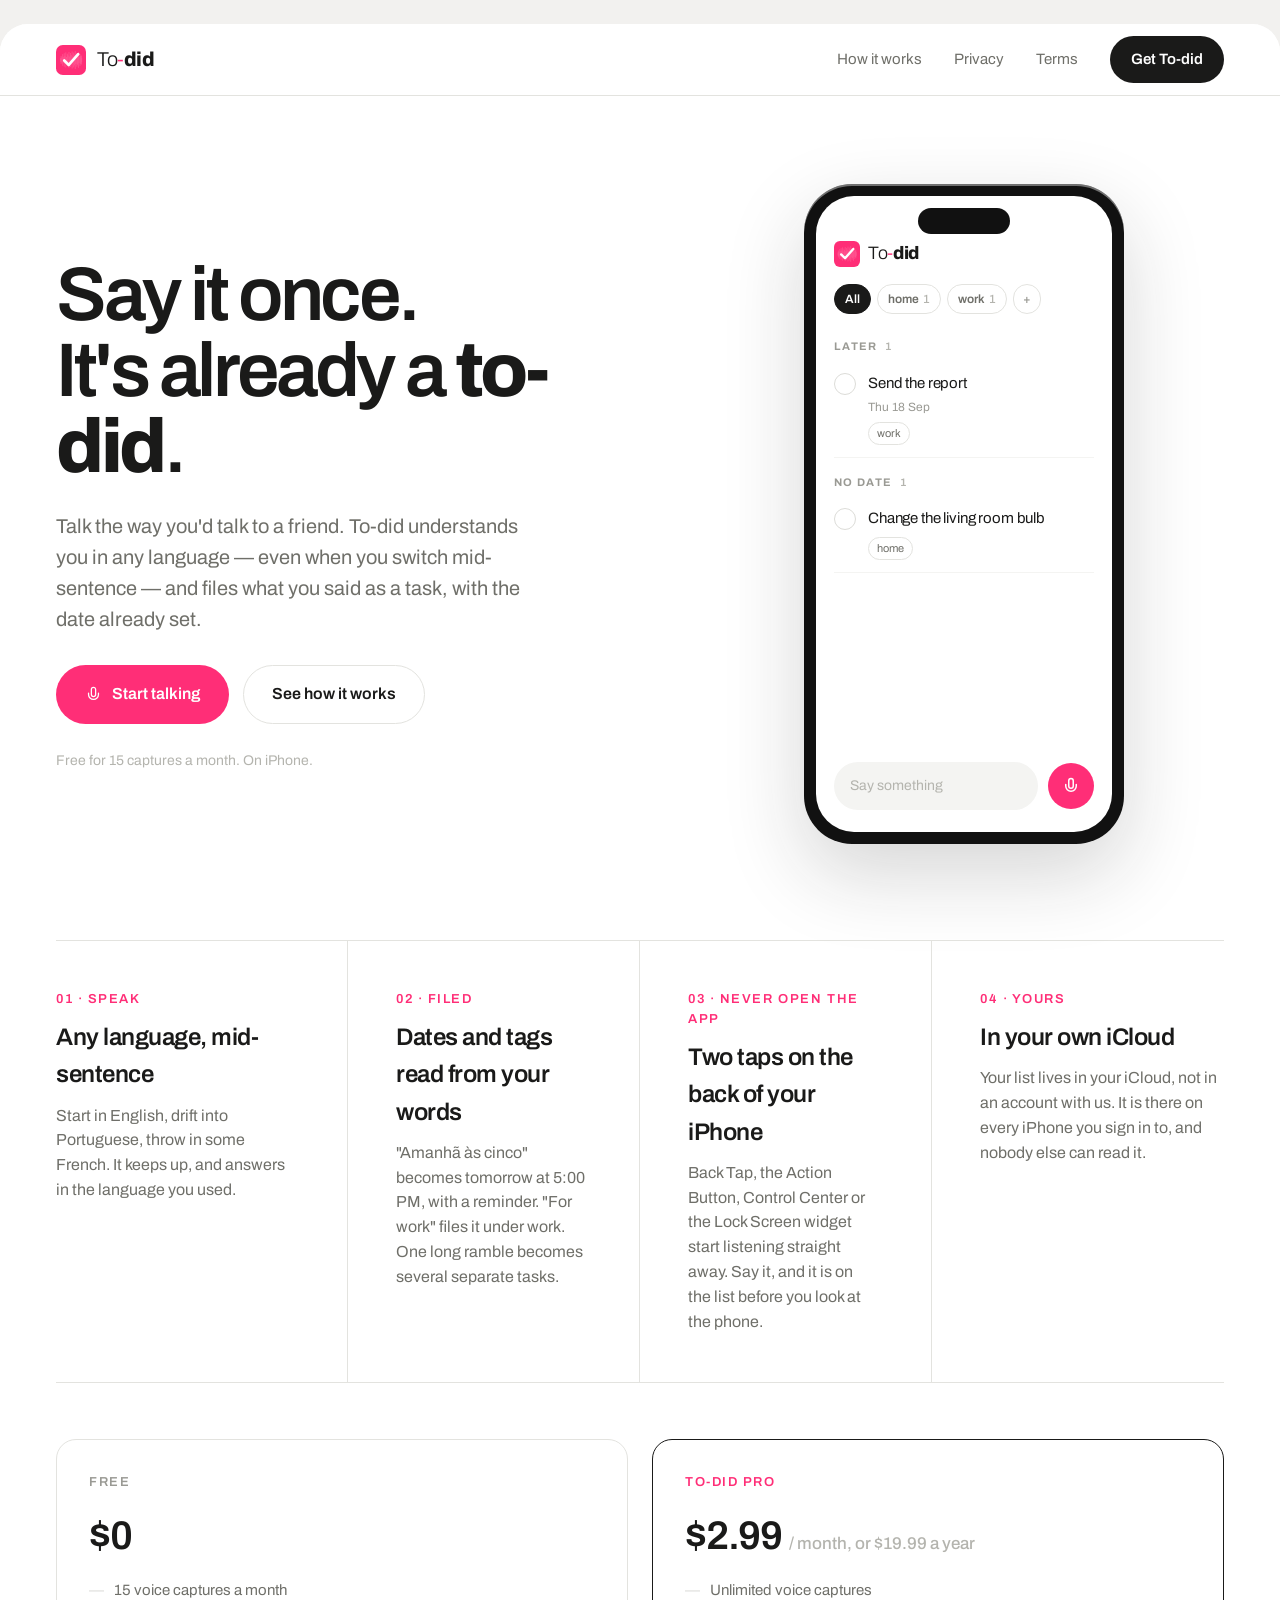
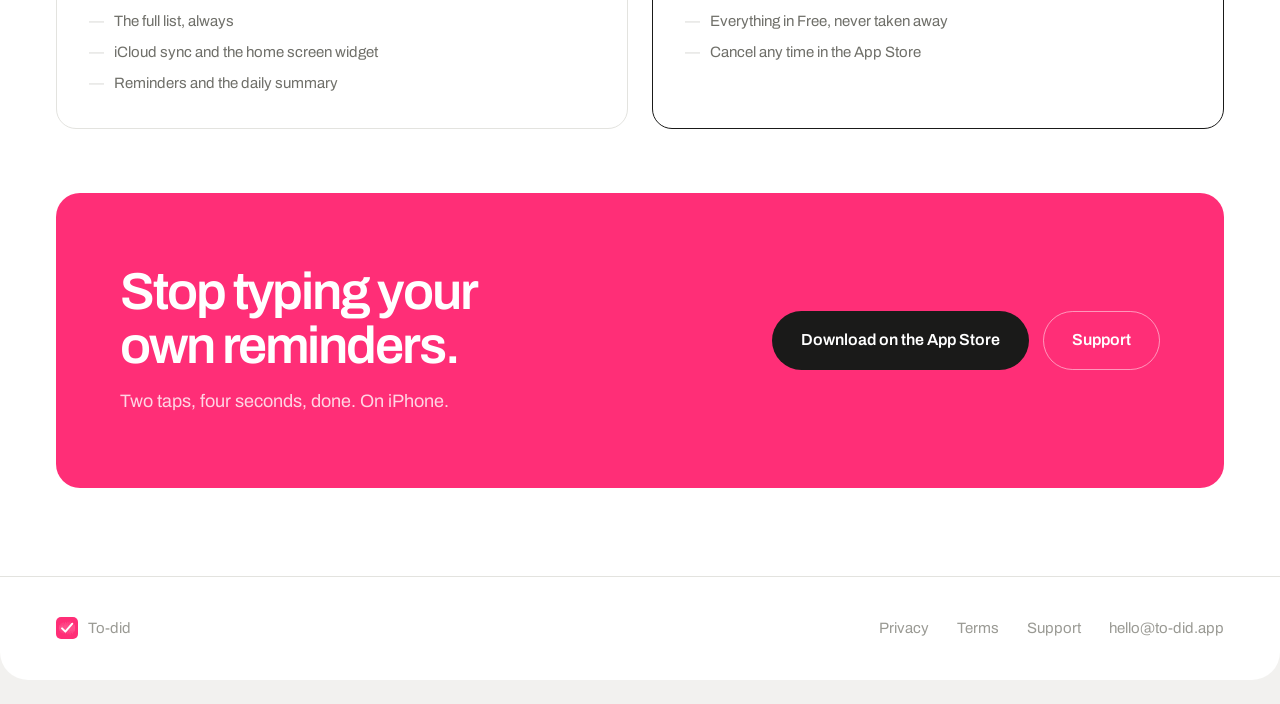
==== index.html @ 9dbe277b "Launch polish: share image, four features incl. Back Tap and tags, honest web-app line, privacy coun" ====
<!doctype html>
<html lang="en">
<head>
<meta charset="utf-8">
<meta name="viewport" content="width=device-width, initial-scale=1">
<title>To-did — say it once, it's already a to-did</title>
<meta name="description" content="Talk the way you'd talk to a friend. To-did understands any language and files it as a task with the date already set. Free on the App Store for iPhone.">
<meta property="og:title" content="To-did — say it once, it's already a to-did">
<meta property="og:description" content="Voice capture that files itself. Any language, even mid-sentence.">
<meta property="og:type" content="website">
<meta property="og:url" content="https://to-did.app/">
<meta property="og:image" content="https://to-did.app/ig/v2_1_said.jpg">
<meta property="og:image:width" content="1080">
<meta property="og:image:height" content="1350">
<meta name="twitter:card" content="summary_large_image">
<meta name="twitter:image" content="https://to-did.app/ig/v2_1_said.jpg">
<link rel="canonical" href="https://to-did.app/">
<link rel="icon" href="/icon.svg" type="image/svg+xml">
<link rel="icon" href="/favicon-32.png" sizes="32x32" type="image/png">
<link rel="apple-touch-icon" href="/apple-touch-icon.png">
<link rel="manifest" href="/site.webmanifest">
<meta name="theme-color" content="#FF2E77">
<link rel="preconnect" href="https://fonts.googleapis.com">
<link rel="preconnect" href="https://fonts.gstatic.com" crossorigin>
<link href="https://fonts.googleapis.com/css2?family=Archivo:wght@300;400;500;600;700;800&display=swap" rel="stylesheet">
<link rel="stylesheet" href="style.css">
</head>
<body>
<div class="page">

  <nav class="nav">
    <a class="brand" href="./">
      <img class="mark" src="/icon.svg" width="30" height="30" alt="">
      <span class="wordmark">To<span class="hy">-</span><b>did</b></span>
    </a>
    <div class="nav-links">
      <a class="hide-sm" href="#how">How it works</a>
      <a class="hide-sm" href="privacy/">Privacy</a>
      <a class="hide-sm" href="terms/">Terms</a>
      <a class="btn btn-dark btn-sm" href="https://apps.apple.com/app/id6808734717">Get To-did</a>
    </div>
  </nav>

  <header class="hero">
    <div class="hero-copy">
      <h1>Say it once.<br>It's already a <em>to-did</em>.</h1>
      <p class="lede">Talk the way you'd talk to a friend. To-did understands you in any language — even when you switch mid-sentence — and files what you said as a task, with the date already set.</p>
      <div class="hero-actions">
        <a class="btn btn-pink" href="https://apps.apple.com/app/id6808734717">
          <svg width="17" height="17" viewBox="0 0 24 24" fill="none" stroke="currentColor" stroke-width="1.8" stroke-linecap="round" stroke-linejoin="round"><path d="M12 2a3 3 0 0 0-3 3v7a3 3 0 0 0 6 0V5a3 3 0 0 0-3-3z"></path><path d="M19 10v2a7 7 0 0 1-14 0v-2"></path></svg>
          Start talking
        </a>
        <a class="btn btn-ghost" href="#how">See how it works</a>
      </div>
      <p class="hero-note">Free for 15 captures a month. On iPhone.</p>
    </div>

    <div class="phone" aria-hidden="true">
      <div class="screen" id="screen">
        <div class="app-top">
          <img src="/icon.svg" width="26" height="26" alt="">
          <span class="wordmark app-wm">To<span class="hy">-</span><b>did</b></span>
        </div>
        <div class="chips" id="chips"></div>
        <div class="list" id="list"></div>
        <div class="toast" id="toast"><span id="toastText"></span><b>Undo</b></div>
        <div class="bar">
          <span class="bar-field">Say something</span>
          <span class="bar-mic" id="mic"><svg width="18" height="18" viewBox="0 0 24 24" fill="none" stroke="currentColor" stroke-width="2" stroke-linecap="round" stroke-linejoin="round"><path d="M12 2a3 3 0 0 0-3 3v7a3 3 0 0 0 6 0V5a3 3 0 0 0-3-3z"/><path d="M19 10v2a7 7 0 0 1-14 0v-2"/></svg></span>
        </div>
        <div class="sheet" id="sheet">
          <div class="sheet-said" id="sheetText"></div>
          <div class="sheet-mid">
            <svg width="34" height="34" viewBox="0 0 100 100"><path d="M20 52 L40 72 L82 24" fill="none" stroke="#fff" stroke-width="12" stroke-linecap="round" stroke-linejoin="round"/></svg>
            <div class="sheet-state" id="sheetState">Listening</div>
            <div class="sheet-time" id="sheetTime">0:00</div>
            <div class="waveform" id="wave"></div>
          </div>
          <div class="sheet-actions"><span class="cap ghost">Cancel</span><span class="cap solid">Send</span></div>
          <div class="sheet-hint">Or hold the Action Button again to send</div>
        </div>
      </div>
    </div>
  </header>

  <div class="features-wrap" id="how">
    <div class="features">
      <div class="feature">
        <div class="eyebrow">01 · Speak</div>
        <h2>Any language, mid-sentence</h2>
        <p>Start in English, drift into Portuguese, throw in some French. It keeps up, and answers in the language you used.</p>
      </div>
      <div class="feature">
        <div class="eyebrow">02 · Filed</div>
        <h2>Dates and tags read from your words</h2>
        <p>"Amanhã às cinco" becomes tomorrow at 5:00 PM, with a reminder. "For work" files it under work. One long ramble becomes several separate tasks.</p>
      </div>
      <div class="feature">
        <div class="eyebrow">03 · Never open the app</div>
        <h2>Two taps on the back of your iPhone</h2>
        <p>Back Tap, the Action Button, Control Center or the Lock Screen widget start listening straight away. Say it, and it is on the list before you look at the phone.</p>
      </div>
      <div class="feature">
        <div class="eyebrow">04 · Yours</div>
        <h2>In your own iCloud</h2>
        <p>Your list lives in your iCloud, not in an account with us. It is there on every iPhone you sign in to, and nobody else can read it.</p>
      </div>
    </div>
  </div>

  <div class="pricing-wrap" id="pricing">
    <div class="pricing">
      <div class="plan">
        <div class="name">Free</div>
        <div class="price">$0</div>
        <ul>
          <li>15 voice captures a month</li>
          <li>The full list, always</li>
          <li>iCloud sync and the home screen widget</li>
          <li>Reminders and the daily summary</li>
        </ul>
      </div>
      <div class="plan featured">
        <div class="name">To-did Pro</div>
        <div class="price">$2.99 <span>/ month, or $19.99 a year</span></div>
        <ul>
          <li>Unlimited voice captures</li>
          <li>Everything in Free, never taken away</li>
          <li>Cancel any time in the App Store</li>
        </ul>
      </div>
    </div>
  </div>

  <section class="cta" id="get">
    <div>
      <h2>Stop typing your<br>own reminders.</h2>
      <p>Two taps, four seconds, done. On iPhone.</p>
    </div>
    <div class="cta-actions">
      <a class="btn btn-dark" href="https://apps.apple.com/app/id6808734717">Download on the App Store</a>
      <a class="btn btn-ghost-light" href="support/">Support</a>
    </div>
  </section>

  <footer class="foot">
    <div class="foot-brand">
      <img src="/icon.svg" width="22" height="22" alt="">
      <span>To-did</span>
    </div>
    <div class="foot-links">
      <a href="privacy/">Privacy</a>
      <a href="terms/">Terms</a>
      <a href="support/">Support</a>
      <a href="mailto:hello@to-did.app">hello@to-did.app</a>
    </div>
  </footer>

</div>

<script>
(() => {
  const $ = id => document.getElementById(id);
  const list = $("list"), chips = $("chips"), sheet = $("sheet"), text = $("sheetText"),
        state = $("sheetState"), time = $("sheetTime"), wave = $("wave"), mic = $("mic"),
        toast = $("toast"), toastText = $("toastText");
  for (let i = 0; i < 22; i++) {
    const s = document.createElement("span");
    s.style.height = (8 + Math.round(Math.abs(Math.sin(i * 0.9)) * 22)) + "px";
    s.style.animationDuration = (0.42 + (i % 5) * 0.05) + "s";
    s.style.animationDelay = (i * 0.04) + "s";
    wave.appendChild(s);
  }
  const reduce = window.matchMedia("(prefers-reduced-motion: reduce)").matches;
  const wait = ms => new Promise(r => setTimeout(r, reduce ? 0 : ms));

  const base = () => [
    { id: "report", title: "Send the report", when: "Thu 18 Sep", group: "Later", tag: "work" },
    { id: "bulb", title: "Change the living room bulb", group: "No date", tag: "home" },
  ];
  const order = ["Tomorrow", "Friday", "Later", "No date"];
  let tasks = base();

  function render() {
    const counts = {};
    tasks.forEach(t => { if (t.tag && !t.done) counts[t.tag] = (counts[t.tag] || 0) + 1; });
    chips.innerHTML = '<span class="chip on">All</span>' +
      Object.keys(counts).sort().map(k => `<span class="chip">${k} <i>${counts[k]}</i></span>`).join("") +
      '<span class="chip plus">+</span>';
    list.innerHTML = order.filter(g => tasks.some(t => t.group === g)).map(g => `
      <div class="group"><div class="ghead">${g} <i>${tasks.filter(t => t.group === g).length}</i></div>
      ${tasks.filter(t => t.group === g).map(t => `
        <div class="row ${t.fresh ? "fresh" : ""} ${t.done ? "done" : ""}" data-id="${t.id}">
          <span class="circle">${t.done ? '<svg viewBox="0 0 100 100"><path d="M24 54 L42 72 L78 30" fill="none" stroke="#fff" stroke-width="14" stroke-linecap="round" stroke-linejoin="round"/></svg>' : ""}</span>
          <div><div class="title">${t.title}</div>
          ${t.when ? `<div class="when">${t.when}</div>` : ""}
          ${t.tag ? `<div class="tags"><span>${t.tag}</span></div>` : ""}</div>
        </div>`).join("")}</div>`).join("");
    tasks.forEach(t => t.fresh = false);
  }

  async function capture(line, after) {
    mic.classList.add("live");
    await wait(600);
    sheet.classList.add("up"); text.textContent = ""; state.textContent = "Listening";
    time.textContent = "0:00";
    const t0 = Date.now();
    const tick = setInterval(() => { time.textContent = "0:0" + Math.min(9, Math.floor((Date.now() - t0) / 1000)); }, 250);
    for (let i = 1; i <= line.length; i++) { text.innerHTML = line.slice(0, i) + '<span class="cursor">…</span>'; await wait(48); }
    text.textContent = line;
    await wait(500);
    clearInterval(tick); sheet.classList.add("filing"); state.textContent = "Filing what you said…";
    await wait(900);
    sheet.classList.remove("up"); sheet.classList.remove("filing"); mic.classList.remove("live");
    await wait(350);
    after();
  }

  function say(msg) { toastText.textContent = msg; toast.classList.add("show"); setTimeout(() => toast.classList.remove("show"), 3200); }

  async function loop() {
    tasks = base(); render();
    if (reduce) {
      tasks.unshift({ id: "milk", title: "Buy milk and bread", when: "Tomorrow 9:00 AM", group: "Tomorrow", tag: "shopping" },
                    { id: "dentist", title: "Call the dentist", when: "Friday 3:00 PM", group: "Friday", tag: "health" });
      render(); return;
    }
    await wait(1800);
    await capture("Buy milk and bread tomorrow morning, and call the dentist Friday at three", () => {
      tasks.unshift({ id: "milk", title: "Buy milk and bread", when: "Tomorrow 9:00 AM", group: "Tomorrow", tag: "shopping", fresh: true },
                    { id: "dentist", title: "Call the dentist", when: "Friday 3:00 PM", group: "Friday", tag: "health", fresh: true });
      render(); say("2 tasks added, reminders set");
    });
    await wait(4200);
    await capture("Já comprei o leite", () => {
      const m = tasks.find(t => t.id === "milk"); m.done = true; render(); say("Pronto: Buy milk and bread");
    });
    await wait(4600);
    loop();
  }
  loop();
})();
</script>
</body>
</html>
---- style.css ----
/* To-did — Archivo from the brand sheet, the app's own pink, hairline dividers. */

:root {
  --ink: #1A1A19;
  --body: #6F6F69;
  --muted: #9A9A94;
  --faint: #B4B4AE;
  --done: #C4C4BF;
  --stroke: #DCDCD8;
  --rule: #E3E3DF;
  --hair: #F4F4F2;
  --canvas: #F2F1EF;
  --card: #FFFFFF;
  --accent: #FF2E77;
}

* { margin: 0; box-sizing: border-box; }

html { -webkit-text-size-adjust: 100%; }

body {
  font-family: Archivo, -apple-system, BlinkMacSystemFont, "Segoe UI", sans-serif;
  background: var(--canvas);
  color: var(--ink);
  line-height: 1.55;
  -webkit-font-smoothing: antialiased;
}

a { color: inherit; text-decoration: none; }

/* ---------- shell ---------- */

.page {
  max-width: 1440px;
  margin: 0 auto;
  background: var(--card);
  min-height: 100vh;
}

@media (min-width: 1080px) {
  .page { border-radius: 28px; margin: 24px auto; min-height: calc(100vh - 48px); overflow: hidden; }
}

/* ---------- top navigation ---------- */

.nav {
  height: 72px;
  padding: 0 56px;
  display: flex;
  align-items: center;
  justify-content: space-between;
  border-bottom: 1px solid var(--rule);
  background: var(--card);
}

.brand { display: flex; align-items: center; gap: 11px; }

.brand .mark { width: 30px; height: 30px; flex: none; display: block; }

.wordmark {
  font-size: 20px;
  font-weight: 600;
  letter-spacing: -0.02em;
}
.wordmark { font-weight: 300; letter-spacing: -0.02em; }
.wordmark b { font-weight: 800; }
.wordmark .hy { color: var(--accent); }

.nav-links { display: flex; align-items: center; gap: 32px; }
.nav-links a { font-size: 15px; color: var(--body); }
.nav-links a:hover { color: var(--ink); }
.nav-links a.strong { font-weight: 600; color: var(--ink); }
.nav-links a.btn-dark { color: #fff; }
.nav-links a.btn-dark:hover { color: #fff; }

.btn {
  display: inline-flex;
  align-items: center;
  justify-content: center;
  gap: 10px;
  border-radius: 100px;
  font-size: 16px;
  font-weight: 600;
  padding: 16px 28px;
  border: 1.5px solid transparent;
  cursor: pointer;
  font-family: inherit;
  transition: transform 0.12s ease, opacity 0.12s ease;
}
.btn:active { transform: scale(0.98); }
.btn-dark { background: var(--ink); color: #fff; }
.btn-pink { background: var(--accent); color: #fff; }
.btn-ghost { border-color: var(--rule); color: var(--ink); background: none; }
.btn-ghost-light { border-color: rgba(255,255,255,0.5); color: #fff; background: none; }
.btn-sm { padding: 11px 20px; font-size: 15px; }

/* ---------- hero ---------- */

.hero {
  padding: 88px 56px 96px;
  display: grid;
  grid-template-columns: 1fr 520px;
  gap: 80px;
  align-items: center;
}

.hero h1 {
  font-size: 76px;
  font-weight: 600;
  letter-spacing: -0.045em;
  line-height: 1;
  text-wrap: balance;
}
/* The name inside the headline follows the wordmark: no italic, no second colour. */
.hero h1 em { font-style: normal; font-weight: 800; }

.hero .lede {
  font-size: 20px;
  line-height: 1.55;
  color: var(--body);
  max-width: 480px;
  text-wrap: pretty;
}

.hero-copy { display: flex; flex-direction: column; gap: 26px; }
.hero-actions { display: flex; align-items: center; gap: 14px; padding-top: 4px; flex-wrap: wrap; }
.hero-note { font-size: 14px; color: var(--faint); }

/* ---------- the phone: a live run of the real app ---------- */

.phone {
  width: 320px; height: 660px; margin: 0 auto;
  border-radius: 48px; background: #111;
  padding: 12px;
  box-shadow: 0 30px 80px rgba(26,26,25,0.18), 0 2px 0 rgba(255,255,255,0.4) inset;
}
.screen {
  position: relative; overflow: hidden;
  width: 100%; height: 100%;
  border-radius: 38px; background: #fff;
  display: flex; flex-direction: column;
  padding: 44px 18px 0;
}
.screen::before {
  content: ""; position: absolute; top: 12px; left: 50%; transform: translateX(-50%);
  width: 92px; height: 26px; border-radius: 20px; background: #111;
}
.app-top { display: flex; align-items: center; gap: 8px; }
.app-wm { font-size: 18px; }

.chips { display: flex; gap: 6px; margin-top: 16px; flex-wrap: nowrap; overflow: hidden; }
.chip {
  font-size: 12px; font-weight: 600; color: var(--body);
  border: 1px solid var(--rule); border-radius: 100px; padding: 5px 10px; white-space: nowrap;
}
.chip i { font-style: normal; color: var(--faint); font-weight: 500; margin-left: 2px; }
.chip.on { background: var(--ink); color: #fff; border-color: var(--ink); }
.chip.plus { color: var(--muted); padding: 5px 9px; }

.list { flex: 1; margin-top: 8px; overflow: hidden; }
.ghead { font-size: 11px; font-weight: 700; letter-spacing: 0.12em; text-transform: uppercase; color: var(--muted); padding: 16px 0 6px; }
.ghead i { font-style: normal; color: var(--faint); font-weight: 600; margin-left: 4px; }
.row { display: flex; gap: 12px; align-items: flex-start; padding: 10px 0 12px; border-bottom: 1px solid var(--hair); }
.row .circle {
  width: 22px; height: 22px; border-radius: 50%; border: 1.5px solid var(--stroke); flex: none; margin-top: 1px;
  display: flex; align-items: center; justify-content: center; transition: background .3s, border-color .3s;
}
.row .circle svg { width: 14px; height: 14px; }
.row .title { font-size: 15px; letter-spacing: -0.01em; transition: color .3s; }
.row .when { font-size: 12px; color: var(--muted); margin-top: 3px; }
.row .tags span { display: inline-block; font-size: 11px; color: var(--body); border: 1px solid var(--rule); border-radius: 100px; padding: 2px 8px; margin-top: 6px; }
.row.fresh { animation: drop .5s cubic-bezier(.2,.8,.2,1) both; }
.row.done .circle { background: var(--accent); border-color: var(--accent); }
.row.done .title { color: var(--done); text-decoration: line-through; }

.bar { display: flex; align-items: center; gap: 10px; padding: 12px 0 22px; }
.bar-field { flex: 1; background: var(--hair); border-radius: 100px; padding: 13px 16px; font-size: 14px; color: var(--faint); }
.bar-mic { width: 46px; height: 46px; border-radius: 50%; background: var(--accent); color: #fff; display: flex; align-items: center; justify-content: center; flex: none; transition: transform .3s; }
.bar-mic.live { animation: ring 1.2s ease-out infinite; }

.sheet {
  position: absolute; inset: 0; border-radius: 38px;
  background: var(--accent); color: #fff;
  display: flex; flex-direction: column; align-items: center; justify-content: space-between;
  padding: 58px 22px 26px; text-align: center;
  transform: translateY(102%); transition: transform .5s cubic-bezier(.2,.8,.2,1);
}
.sheet.up { transform: translateY(0); }
.sheet-said {
  font-size: 17px; font-weight: 500; line-height: 1.4; letter-spacing: -0.01em;
  color: rgba(255,255,255,0.92); min-height: 4.2em; text-wrap: pretty;
}
.sheet-said .cursor { color: rgba(255,255,255,0.5); }
.sheet-mid { display: flex; flex-direction: column; align-items: center; gap: 8px; }
.sheet-state { font-size: 22px; font-weight: 600; letter-spacing: -0.02em; margin-top: 10px; }
.sheet-time { font-size: 15px; font-weight: 600; opacity: .85; font-variant-numeric: tabular-nums; }
.sheet-actions { display: flex; gap: 10px; width: 100%; }
.cap { flex: 1; text-align: center; padding: 13px 0; border-radius: 100px; font-size: 15px; font-weight: 600; }
.cap.ghost { background: rgba(255,255,255,0.2); color: #fff; }
.cap.solid { background: #fff; color: var(--accent); }
.sheet-hint { font-size: 11px; opacity: .8; margin-top: -14px; }
.sheet.filing .waveform, .sheet.filing .sheet-time, .sheet.filing .sheet-actions, .sheet.filing .sheet-hint { opacity: 0; }
.sheet .waveform, .sheet .sheet-time, .sheet .sheet-actions, .sheet .sheet-hint { transition: opacity .3s; }

.toast {
  position: absolute; left: 14px; right: 14px; top: 46px;
  background: var(--ink); color: #fff; border-radius: 18px; padding: 12px 16px;
  font-size: 13px; display: flex; justify-content: space-between; gap: 12px;
  transform: translateY(-140%); opacity: 0; transition: transform .4s cubic-bezier(.2,.8,.2,1), opacity .3s;
}
.toast.show { transform: translateY(0); opacity: 1; }
.toast b { color: var(--accent); font-weight: 600; }

.waveform { height: 40px; display: flex; align-items: center; gap: 4px; margin-top: 8px; }
.waveform span { width: 3px; border-radius: 100px; background: #fff; animation: bar 0.55s ease-in-out infinite alternate; }

@keyframes bar { from { transform: scaleY(0.2); } to { transform: scaleY(1); } }
@keyframes pulse { 0%, 100% { opacity: 1; } 50% { opacity: 0.3; } }
@keyframes drop { from { opacity: 0; transform: translateY(-8px); } to { opacity: 1; transform: none; } }
@keyframes ring { 0% { box-shadow: 0 0 0 0 rgba(255,46,119,0.45); } 100% { box-shadow: 0 0 0 16px rgba(255,46,119,0); } }

@media (prefers-reduced-motion: reduce) {
  .waveform span, .demo-dot, .bar-mic.live, .row.fresh { animation: none; }
}

/* ---------- three columns ---------- */

.features-wrap { padding: 0 56px; }

.features {
  border-top: 1px solid var(--rule);
  display: grid;
  grid-template-columns: repeat(4, 1fr);
}

.feature { padding: 48px; display: flex; flex-direction: column; gap: 10px; border-right: 1px solid var(--rule); }
.feature:first-child { padding-left: 0; }
.feature:last-child { padding-right: 0; border-right: none; }

.eyebrow {
  font-size: 13px;
  font-weight: 600;
  letter-spacing: 0.12em;
  text-transform: uppercase;
  color: var(--accent);
}
.feature h2 { font-size: 24px; font-weight: 600; letter-spacing: -0.02em; }
.feature p { font-size: 16px; line-height: 1.55; color: var(--body); text-wrap: pretty; }

/* ---------- pricing ---------- */

.pricing-wrap { padding: 0 56px 8px; }
.pricing {
  border-top: 1px solid var(--rule);
  padding: 56px 0;
  display: grid;
  grid-template-columns: 1fr 1fr;
  gap: 24px;
}
.plan {
  border: 1px solid var(--rule);
  border-radius: 20px;
  padding: 32px;
  display: flex;
  flex-direction: column;
  gap: 12px;
}
.plan.featured { border-color: var(--ink); }
.plan .name { font-size: 13px; font-weight: 600; letter-spacing: 0.12em; text-transform: uppercase; color: var(--muted); }
.plan.featured .name { color: var(--accent); }
.plan .price { font-size: 40px; font-weight: 600; letter-spacing: -0.03em; }
.plan .price span { font-size: 17px; font-weight: 500; color: var(--faint); letter-spacing: 0; }
.plan ul { list-style: none; padding: 0; display: flex; flex-direction: column; gap: 8px; }
.plan li { font-size: 15px; color: var(--body); display: flex; gap: 10px; align-items: flex-start; }
.plan li::before { content: "—"; color: var(--stroke); flex: none; }

/* ---------- closing band ---------- */

.cta {
  margin: 0 56px 88px;
  background: var(--accent);
  border-radius: 24px;
  padding: 72px 64px;
  display: flex;
  align-items: center;
  justify-content: space-between;
  gap: 48px;
  flex-wrap: wrap;
}
.cta h2 { font-size: 52px; font-weight: 600; letter-spacing: -0.04em; line-height: 1.05; color: #fff; }
.cta p { font-size: 18px; color: rgba(255,255,255,0.8); margin-top: 14px; }
.cta-actions { display: flex; gap: 14px; flex: none; flex-wrap: wrap; }

/* ---------- footer ---------- */

.foot {
  border-top: 1px solid var(--rule);
  padding: 40px 56px;
  display: flex;
  align-items: center;
  justify-content: space-between;
  gap: 24px;
  flex-wrap: wrap;
}
.foot-brand { display: flex; align-items: center; gap: 10px; font-size: 15px; color: var(--muted); }
.foot-links { display: flex; gap: 28px; font-size: 15px; color: var(--muted); flex-wrap: wrap; }
.foot-links a:hover { color: var(--ink); }

/* ---------- document pages (privacy, terms, support) ---------- */

.doc { max-width: 720px; padding: 72px 56px 96px; display: flex; flex-direction: column; gap: 14px; }
.doc .kicker { font-size: 12px; font-weight: 600; letter-spacing: 0.12em; text-transform: uppercase; color: var(--muted); }
.doc h1 { font-size: 44px; font-weight: 600; letter-spacing: -0.035em; line-height: 1.05; }
.doc .standfirst { font-size: 18px; line-height: 1.6; color: var(--body); text-wrap: pretty; margin-bottom: 18px; }
.doc section { border-top: 1px solid var(--rule); padding: 26px 0; display: flex; flex-direction: column; gap: 8px; }
.doc h2 { font-size: 17px; font-weight: 600; letter-spacing: -0.01em; }
.doc p, .doc li { font-size: 16px; line-height: 1.6; color: var(--body); text-wrap: pretty; }
.doc ul { padding-left: 20px; display: flex; flex-direction: column; gap: 6px; }
.doc a { color: var(--accent); }
.doc a:hover { color: var(--ink); }
.doc .updated { font-size: 14px; color: var(--faint); padding-top: 12px; }

/* ---------- responsive ---------- */

@media (max-width: 1100px) {
  .hero { grid-template-columns: 1fr; gap: 48px; padding: 64px 40px 72px; }
  .hero h1 { font-size: 56px; }
  .features { grid-template-columns: 1fr; }
  .feature, .feature:first-child, .feature:last-child {
    padding: 32px 0; border-right: none; border-bottom: 1px solid var(--rule);
  }
  .feature:last-child { border-bottom: none; }
  .features-wrap, .pricing-wrap { padding-left: 40px; padding-right: 40px; }
  .pricing { grid-template-columns: 1fr; }
  .cta { margin: 0 40px 64px; padding: 48px 40px; }
  .cta h2 { font-size: 38px; }
  .nav, .foot { padding-left: 40px; padding-right: 40px; }
  .doc { padding: 56px 40px 72px; }
}

@media (max-width: 720px) {
  .nav { height: auto; padding: 16px 24px; flex-wrap: wrap; gap: 12px; }
  .nav-links { gap: 18px; flex-wrap: wrap; }
  .nav-links .hide-sm { display: none; }
  .hero { padding: 48px 24px 56px; }
  .hero h1 { font-size: 40px; }
  .hero .lede { font-size: 17px; }
  .phone { width: 290px; height: 600px; }
  .features-wrap, .pricing-wrap { padding-left: 24px; padding-right: 24px; }
  .cta { margin: 0 24px 48px; padding: 40px 28px; }
  .cta h2 { font-size: 32px; }
  .foot { padding: 32px 24px; }
  .doc { padding: 40px 24px 64px; }
  .doc h1 { font-size: 34px; }
  .page { border-radius: 0; margin: 0; }
}
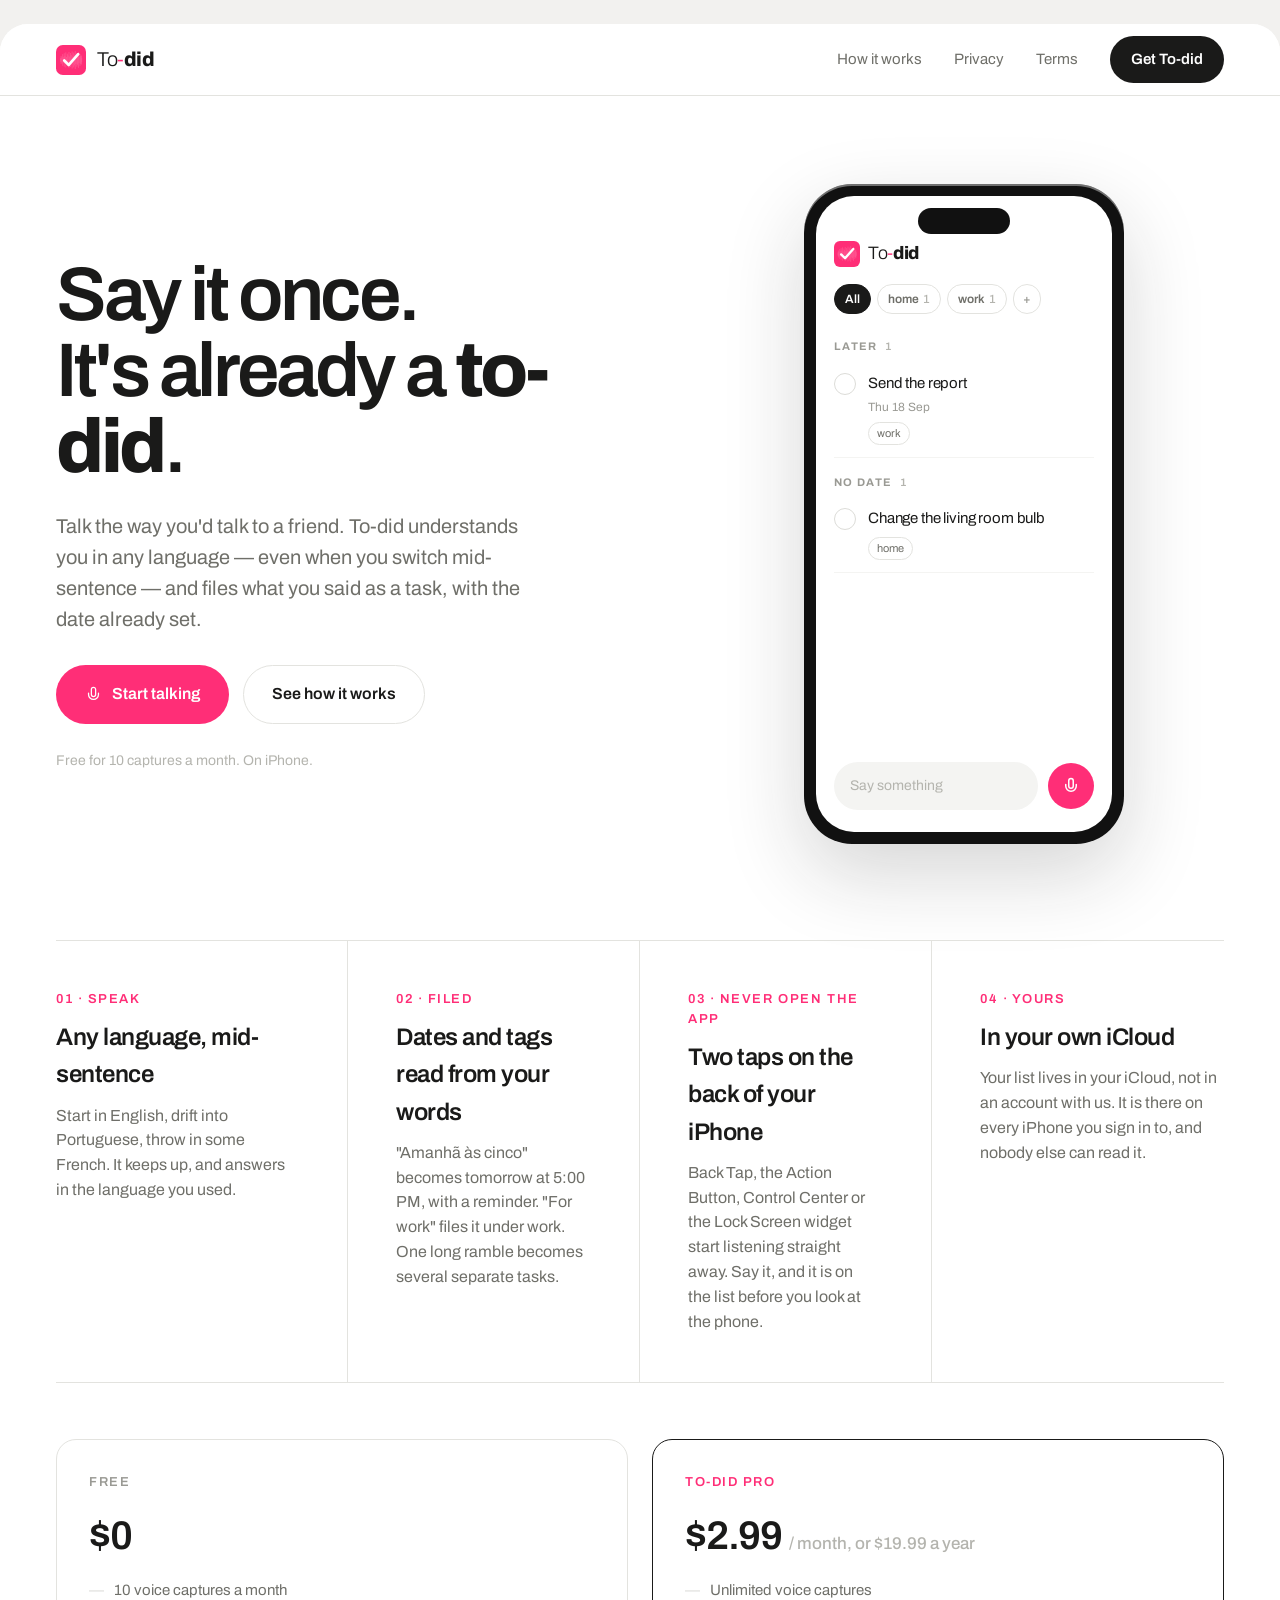
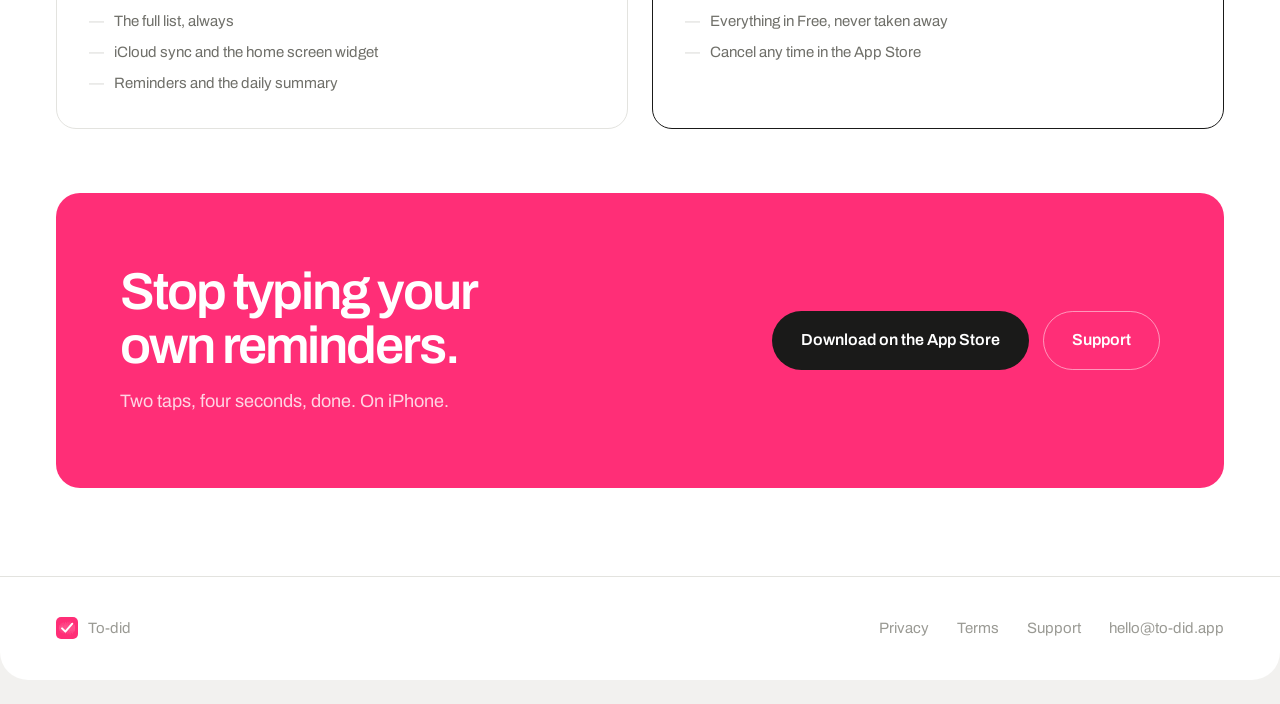
==== commit 49696bbd: "Free tier is ten captures a month" ====
--- a/index.html
+++ b/index.html
@@ -52,7 +52,7 @@
         </a>
         <a class="btn btn-ghost" href="#how">See how it works</a>
       </div>
-      <p class="hero-note">Free for 15 captures a month. On iPhone.</p>
+      <p class="hero-note">Free for 10 captures a month. On iPhone.</p>
     </div>
 
     <div class="phone" aria-hidden="true">
@@ -114,7 +114,7 @@
         <div class="name">Free</div>
         <div class="price">$0</div>
         <ul>
-          <li>15 voice captures a month</li>
+          <li>10 voice captures a month</li>
           <li>The full list, always</li>
           <li>iCloud sync and the home screen widget</li>
           <li>Reminders and the daily summary</li>
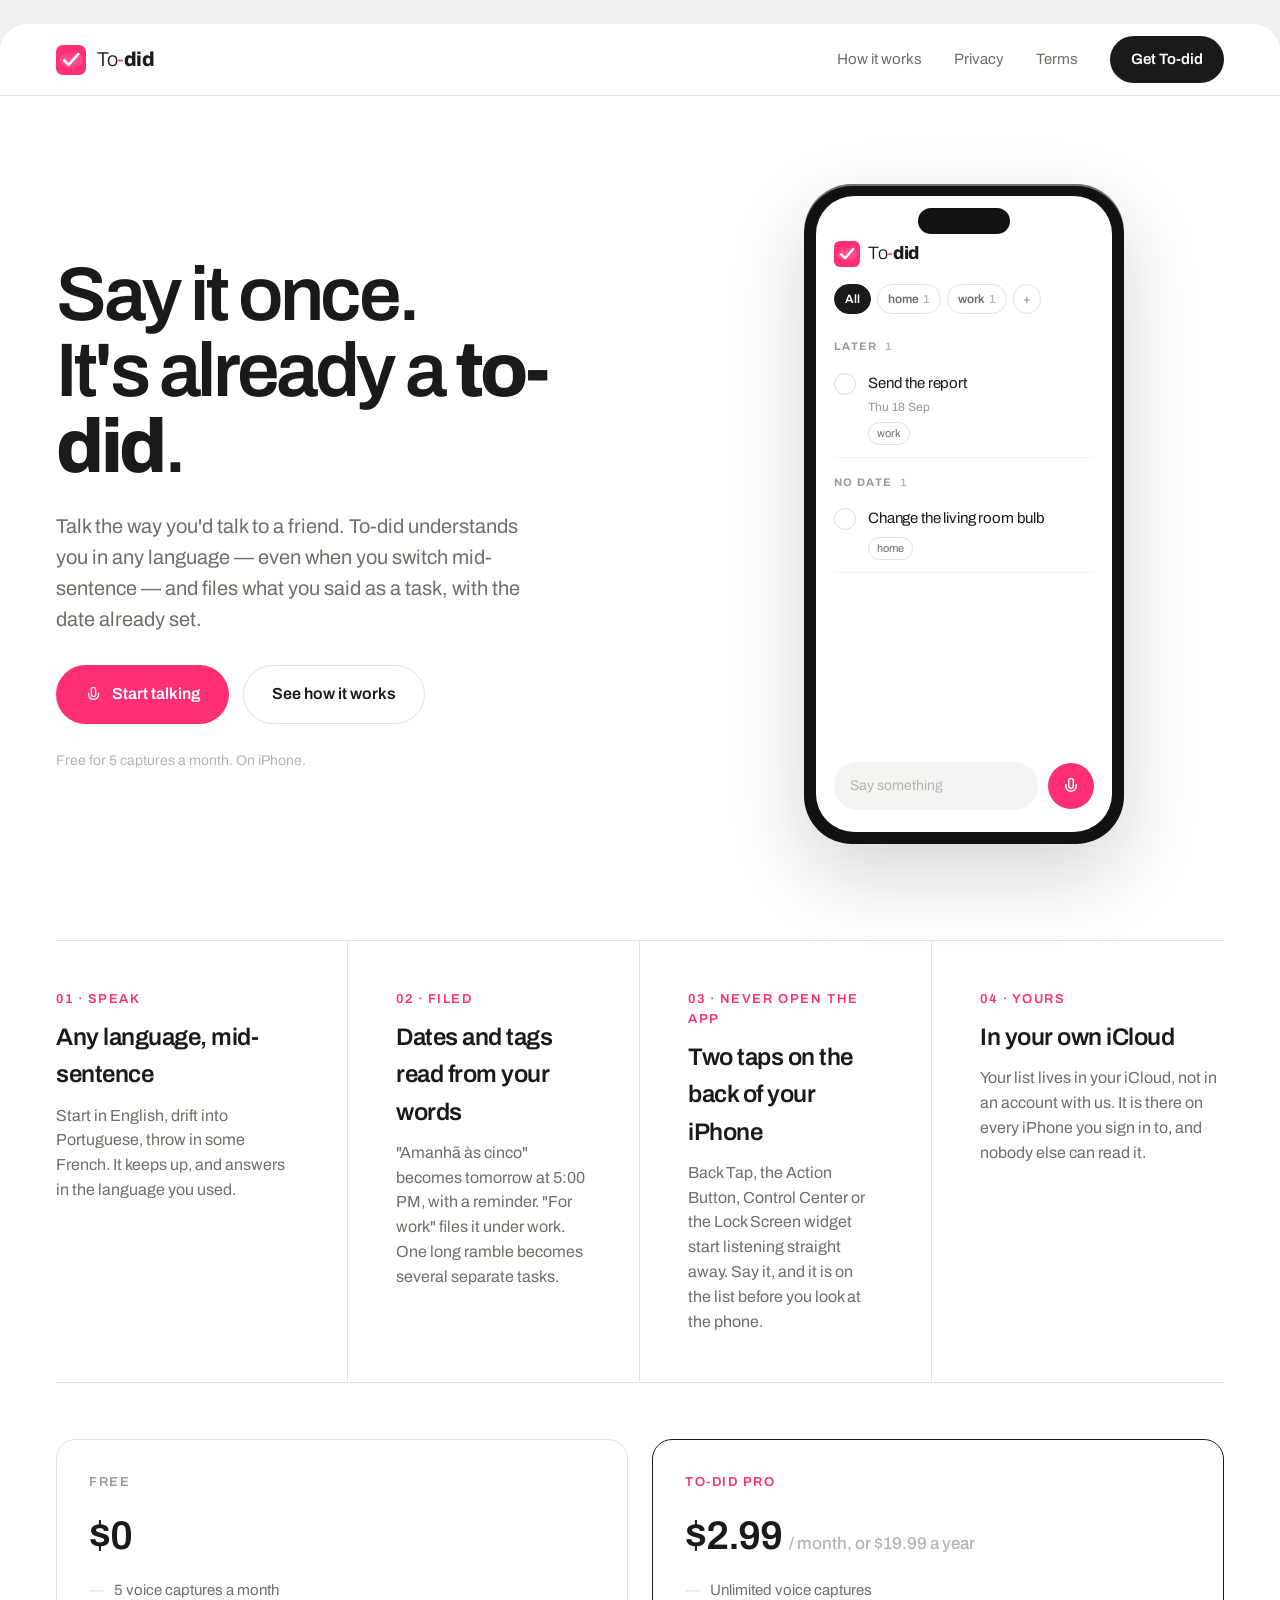
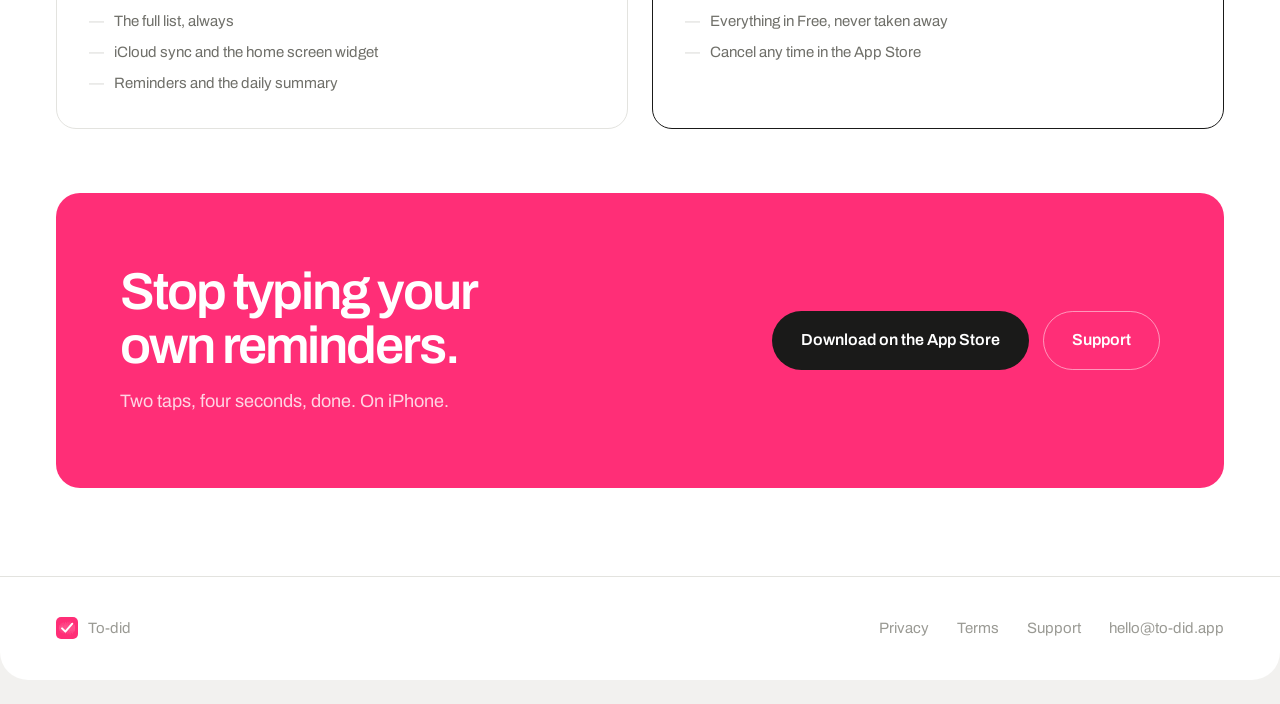
==== commit 63a63371: "Five free captures a month, to publish the day the cap changes Co-Authored-By: Claude Opus 5.5 <nore" ====
--- a/index.html
+++ b/index.html
@@ -52,7 +52,7 @@
         </a>
         <a class="btn btn-ghost" href="#how">See how it works</a>
       </div>
-      <p class="hero-note">Free for 10 captures a month. On iPhone.</p>
+      <p class="hero-note">Free for 5 captures a month. On iPhone.</p>
     </div>
 
     <div class="phone" aria-hidden="true">
@@ -114,7 +114,7 @@
         <div class="name">Free</div>
         <div class="price">$0</div>
         <ul>
-          <li>10 voice captures a month</li>
+          <li>5 voice captures a month</li>
           <li>The full list, always</li>
           <li>iCloud sync and the home screen widget</li>
           <li>Reminders and the daily summary</li>
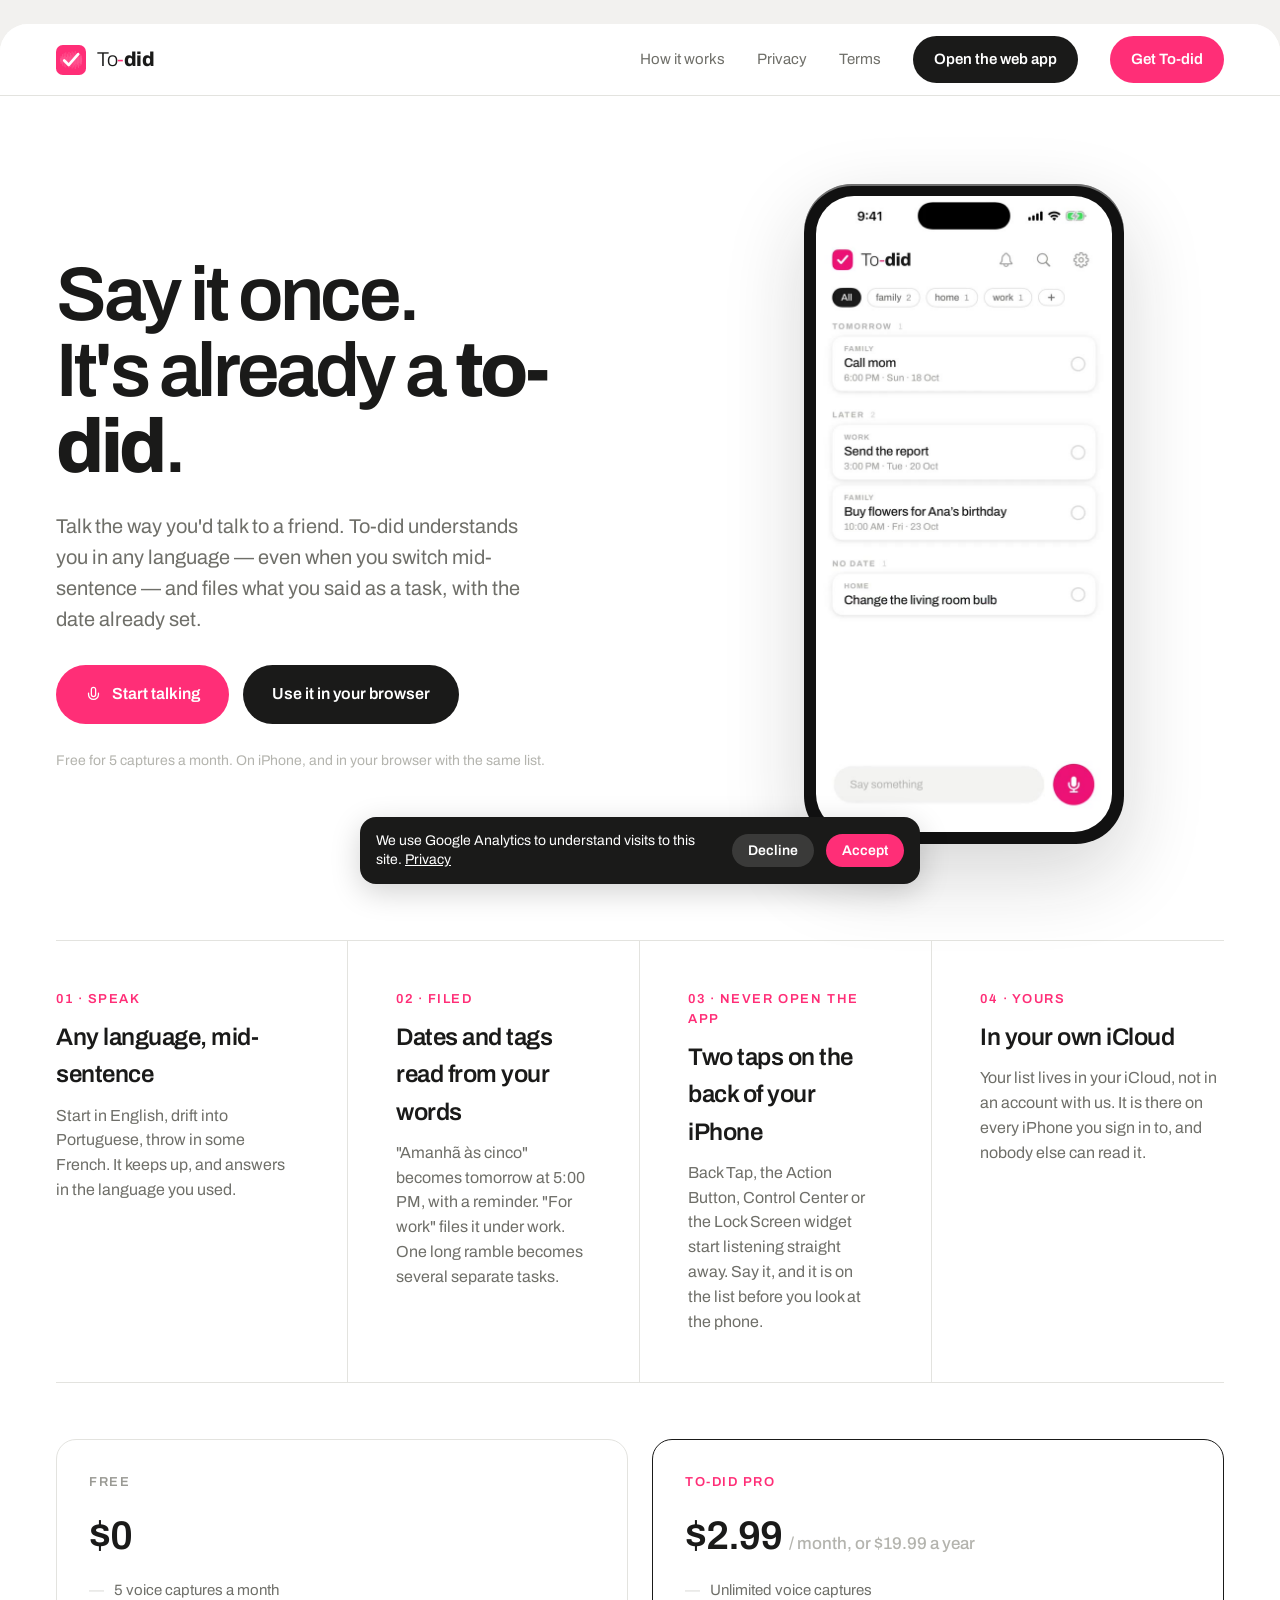
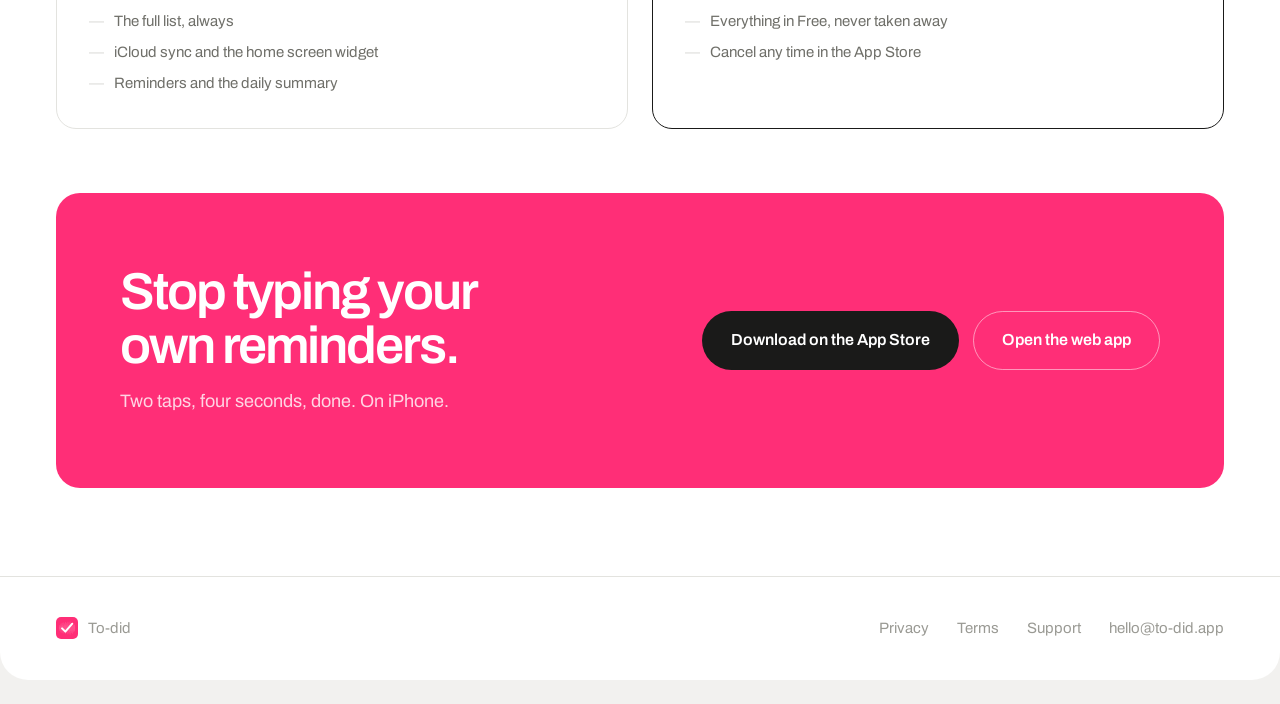
==== commit 96764fa9: "Site: the hero is a real recording of the app (the pink screen with the voice wave, then the list), " ====
--- a/index.html
+++ b/index.html
@@ -23,7 +23,7 @@
 <link rel="preconnect" href="https://fonts.googleapis.com">
 <link rel="preconnect" href="https://fonts.gstatic.com" crossorigin>
 <link href="https://fonts.googleapis.com/css2?family=Archivo:wght@300;400;500;600;700;800&display=swap" rel="stylesheet">
-<link rel="stylesheet" href="style.css">
+<link rel="stylesheet" href="style.css?v=20261017">
 </head>
 <body>
 <div class="page">
@@ -37,7 +37,8 @@
       <a class="hide-sm" href="#how">How it works</a>
       <a class="hide-sm" href="privacy/">Privacy</a>
       <a class="hide-sm" href="terms/">Terms</a>
-      <a class="btn btn-dark btn-sm" href="https://apps.apple.com/app/id6808734717">Get To-did</a>
+      <a class="btn btn-dark btn-sm" href="/app/">Open the web app</a>
+      <a class="btn btn-pink btn-sm" href="https://apps.apple.com/app/id6808734717">Get To-did</a>
     </div>
   </nav>
 
@@ -50,36 +51,17 @@
           <svg width="17" height="17" viewBox="0 0 24 24" fill="none" stroke="currentColor" stroke-width="1.8" stroke-linecap="round" stroke-linejoin="round"><path d="M12 2a3 3 0 0 0-3 3v7a3 3 0 0 0 6 0V5a3 3 0 0 0-3-3z"></path><path d="M19 10v2a7 7 0 0 1-14 0v-2"></path></svg>
           Start talking
         </a>
-        <a class="btn btn-ghost" href="#how">See how it works</a>
+        <a class="btn btn-dark" href="/app/">Use it in your browser</a>
       </div>
-      <p class="hero-note">Free for 5 captures a month. On iPhone.</p>
+      <p class="hero-note">Free for 5 captures a month. On iPhone, and in your browser with the same list.</p>
     </div>
 
-    <div class="phone" aria-hidden="true">
-      <div class="screen" id="screen">
-        <div class="app-top">
-          <img src="/icon.svg" width="26" height="26" alt="">
-          <span class="wordmark app-wm">To<span class="hy">-</span><b>did</b></span>
-        </div>
-        <div class="chips" id="chips"></div>
-        <div class="list" id="list"></div>
-        <div class="toast" id="toast"><span id="toastText"></span><b>Undo</b></div>
-        <div class="bar">
-          <span class="bar-field">Say something</span>
-          <span class="bar-mic" id="mic"><svg width="18" height="18" viewBox="0 0 24 24" fill="none" stroke="currentColor" stroke-width="2" stroke-linecap="round" stroke-linejoin="round"><path d="M12 2a3 3 0 0 0-3 3v7a3 3 0 0 0 6 0V5a3 3 0 0 0-3-3z"/><path d="M19 10v2a7 7 0 0 1-14 0v-2"/></svg></span>
-        </div>
-        <div class="sheet" id="sheet">
-          <div class="sheet-said" id="sheetText"></div>
-          <div class="sheet-mid">
-            <svg width="34" height="34" viewBox="0 0 100 100"><path d="M20 52 L40 72 L82 24" fill="none" stroke="#fff" stroke-width="12" stroke-linecap="round" stroke-linejoin="round"/></svg>
-            <div class="sheet-state" id="sheetState">Listening</div>
-            <div class="sheet-time" id="sheetTime">0:00</div>
-            <div class="waveform" id="wave"></div>
-          </div>
-          <div class="sheet-actions"><span class="cap ghost">Cancel</span><span class="cap solid">Send</span></div>
-          <div class="sheet-hint">Or hold the Action Button again to send</div>
-        </div>
-      </div>
+    <!-- A real recording of the app (1.0.20 simulator, the pink capture screen with
+         the voice wave), not a drawing of it: it can no longer drift from the app. -->
+    <div class="phone">
+      <video class="screen-video" src="/media/capture.mp4" poster="/media/capture-poster.jpg"
+             autoplay muted loop playsinline preload="metadata"
+             aria-label="To-did on iPhone: a sentence is said, the voice wave moves, and the two tasks land on the list"></video>
     </div>
   </header>
 
@@ -139,7 +121,7 @@
     </div>
     <div class="cta-actions">
       <a class="btn btn-dark" href="https://apps.apple.com/app/id6808734717">Download on the App Store</a>
-      <a class="btn btn-ghost-light" href="support/">Support</a>
+      <a class="btn btn-ghost-light" href="/app/">Open the web app</a>
     </div>
   </section>
 
@@ -158,88 +140,6 @@
 
 </div>
 
-<script>
-(() => {
-  const $ = id => document.getElementById(id);
-  const list = $("list"), chips = $("chips"), sheet = $("sheet"), text = $("sheetText"),
-        state = $("sheetState"), time = $("sheetTime"), wave = $("wave"), mic = $("mic"),
-        toast = $("toast"), toastText = $("toastText");
-  for (let i = 0; i < 22; i++) {
-    const s = document.createElement("span");
-    s.style.height = (8 + Math.round(Math.abs(Math.sin(i * 0.9)) * 22)) + "px";
-    s.style.animationDuration = (0.42 + (i % 5) * 0.05) + "s";
-    s.style.animationDelay = (i * 0.04) + "s";
-    wave.appendChild(s);
-  }
-  const reduce = window.matchMedia("(prefers-reduced-motion: reduce)").matches;
-  const wait = ms => new Promise(r => setTimeout(r, reduce ? 0 : ms));
-
-  const base = () => [
-    { id: "report", title: "Send the report", when: "Thu 18 Sep", group: "Later", tag: "work" },
-    { id: "bulb", title: "Change the living room bulb", group: "No date", tag: "home" },
-  ];
-  const order = ["Tomorrow", "Friday", "Later", "No date"];
-  let tasks = base();
-
-  function render() {
-    const counts = {};
-    tasks.forEach(t => { if (t.tag && !t.done) counts[t.tag] = (counts[t.tag] || 0) + 1; });
-    chips.innerHTML = '<span class="chip on">All</span>' +
-      Object.keys(counts).sort().map(k => `<span class="chip">${k} <i>${counts[k]}</i></span>`).join("") +
-      '<span class="chip plus">+</span>';
-    list.innerHTML = order.filter(g => tasks.some(t => t.group === g)).map(g => `
-      <div class="group"><div class="ghead">${g} <i>${tasks.filter(t => t.group === g).length}</i></div>
-      ${tasks.filter(t => t.group === g).map(t => `
-        <div class="row ${t.fresh ? "fresh" : ""} ${t.done ? "done" : ""}" data-id="${t.id}">
-          <span class="circle">${t.done ? '<svg viewBox="0 0 100 100"><path d="M24 54 L42 72 L78 30" fill="none" stroke="#fff" stroke-width="14" stroke-linecap="round" stroke-linejoin="round"/></svg>' : ""}</span>
-          <div><div class="title">${t.title}</div>
-          ${t.when ? `<div class="when">${t.when}</div>` : ""}
-          ${t.tag ? `<div class="tags"><span>${t.tag}</span></div>` : ""}</div>
-        </div>`).join("")}</div>`).join("");
-    tasks.forEach(t => t.fresh = false);
-  }
-
-  async function capture(line, after) {
-    mic.classList.add("live");
-    await wait(600);
-    sheet.classList.add("up"); text.textContent = ""; state.textContent = "Listening";
-    time.textContent = "0:00";
-    const t0 = Date.now();
-    const tick = setInterval(() => { time.textContent = "0:0" + Math.min(9, Math.floor((Date.now() - t0) / 1000)); }, 250);
-    for (let i = 1; i <= line.length; i++) { text.innerHTML = line.slice(0, i) + '<span class="cursor">…</span>'; await wait(48); }
-    text.textContent = line;
-    await wait(500);
-    clearInterval(tick); sheet.classList.add("filing"); state.textContent = "Filing what you said…";
-    await wait(900);
-    sheet.classList.remove("up"); sheet.classList.remove("filing"); mic.classList.remove("live");
-    await wait(350);
-    after();
-  }
-
-  function say(msg) { toastText.textContent = msg; toast.classList.add("show"); setTimeout(() => toast.classList.remove("show"), 3200); }
-
-  async function loop() {
-    tasks = base(); render();
-    if (reduce) {
-      tasks.unshift({ id: "milk", title: "Buy milk and bread", when: "Tomorrow 9:00 AM", group: "Tomorrow", tag: "shopping" },
-                    { id: "dentist", title: "Call the dentist", when: "Friday 3:00 PM", group: "Friday", tag: "health" });
-      render(); return;
-    }
-    await wait(1800);
-    await capture("Buy milk and bread tomorrow morning, and call the dentist Friday at three", () => {
-      tasks.unshift({ id: "milk", title: "Buy milk and bread", when: "Tomorrow 9:00 AM", group: "Tomorrow", tag: "shopping", fresh: true },
-                    { id: "dentist", title: "Call the dentist", when: "Friday 3:00 PM", group: "Friday", tag: "health", fresh: true });
-      render(); say("2 tasks added, reminders set");
-    });
-    await wait(4200);
-    await capture("Já comprei o leite", () => {
-      const m = tasks.find(t => t.id === "milk"); m.done = true; render(); say("Pronto: Buy milk and bread");
-    });
-    await wait(4600);
-    loop();
-  }
-  loop();
-})();
-</script>
+<script src="/visit.js?v=20261017" defer></script>
 </body>
 </html>
--- a/style.css
+++ b/style.css
@@ -72,6 +72,7 @@
 .nav-links a.strong { font-weight: 600; color: var(--ink); }
 .nav-links a.btn-dark { color: #fff; }
 .nav-links a.btn-dark:hover { color: #fff; }
+.nav-links a.btn-pink, .nav-links a.btn-pink:hover { color: #fff; }
 
 .btn {
   display: inline-flex;
@@ -134,6 +135,7 @@
   padding: 12px;
   box-shadow: 0 30px 80px rgba(26,26,25,0.18), 0 2px 0 rgba(255,255,255,0.4) inset;
 }
+.screen-video { display: block; width: 100%; height: 100%; border-radius: 38px; object-fit: cover; background: #FF2E77; }
 .screen {
   position: relative; overflow: hidden;
   width: 100%; height: 100%;
